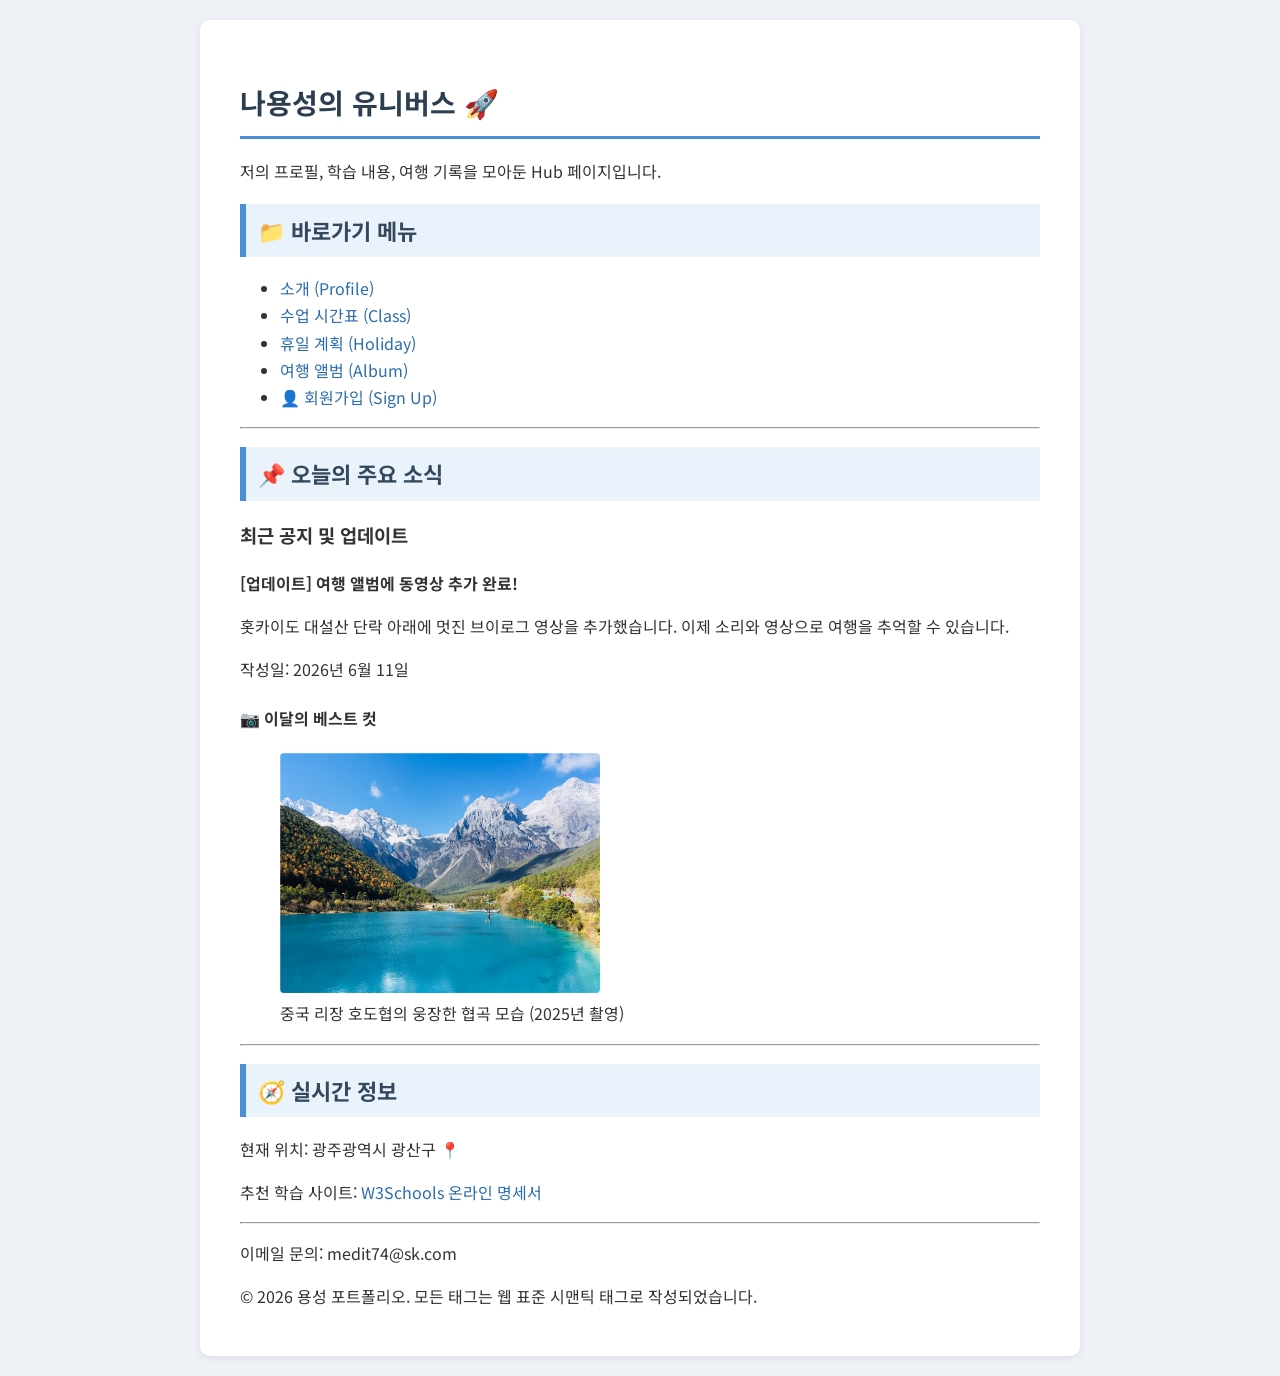
==== html/index.html @ 941e0629 "feat: '[과제] 미션2 - 박스 모델의 이해' 구현" ====
<!DOCTYPE html>
<html lang="ko">
<head>
  <meta charset="UTF-8">
  <title>강병호의 유니버스</title>
  <link rel="stylesheet" href="../css/style.css">
</head>
<body>
  <div class="container">
  <header>
    <h1>나용성의 유니버스 🚀</h1>
    <p>저의 프로필, 학습 내용, 여행 기록을 모아둔 Hub 페이지입니다.</p>
  </header>

  <nav>
    <h2>📁 바로가기 메뉴</h2>
    <ul>
      <li><a href="myProfile.html">소개 (Profile)</a></li>
      <li><a href="myClass.html">수업 시간표 (Class)</a></li>
      <li><a href="myHoliday.html">휴일 계획 (Holiday)</a></li>
      <li><a href="myTrip.html">여행 앨범 (Album)</a></li>
      <li><a href="signUp.html">👤 회원가입 (Sign Up)</a></li>
    </ul>
  </nav>
  <hr>

  <main>
    <h2>📌 오늘의 주요 소식</h2>

    <h3>최근 공지 및 업데이트</h3>
    <p><strong>[업데이트] 여행 앨범에 동영상 추가 완료!</strong></p>
    <p>홋카이도 대설산 단락 아래에 멋진 브이로그 영상을 추가했습니다. 이제 소리와 영상으로 여행을 추억할 수 있습니다.</p>
    <p>작성일: 2026년 6월 11일</p>

    <h4>📷 이달의 베스트 컷</h4>
    <figure>
      <img src="media/lijiang.jpg" alt="중국 리장 호도협">
      <figcaption>중국 리장 호도협의 웅장한 협곡 모습 (2025년 촬영)</figcaption>
    </figure>
  </main>
  <hr>

  <aside>
    <h2>🧭 실시간 정보</h2>
    <p>현재 위치: 광주광역시 광산구 📍</p>
    <p>추천 학습 사이트: <a href="https://www.w3schools.com">W3Schools 온라인 명세서</a></p>
  </aside>
  <hr>

  <footer>
    <p>이메일 문의: medit74@sk.com</p>
    <p>© 2026 용성 포트폴리오. 모든 태그는 웹 표준 시맨틱 태그로 작성되었습니다.</p>
  </footer>
  </div>
</body>
</html>
---- css/style.css ----
/* 5. CSS 기초 - 미션1: 전체 테마 및 텍스트 Styling */

/* 2) 구글 폰트 불러오기 */
@import url('https://fonts.googleapis.com/css2?family=Noto+Sans+KR:wght@400;700&display=swap');

/* 3) 전체 글꼴 / 줄간격 / 색 / 배경색 */
body {
  font-family: 'Noto Sans KR', sans-serif;
  line-height: 1.7;
  color: #333333;
  background-color: #eef1f6;
  margin: 0;
  padding: 20px;
}

/* 미션2-1) 전체 콘텐츠를 가운데 정렬하는 컨테이너 */
.container {
  max-width: 800px;
  margin: 0 auto;
  background-color: #ffffff;
  padding: 30px 40px;
  border-radius: 10px;
  box-shadow: 0 2px 8px rgba(0, 0, 0, 0.08);
}

/* 4) 제목 강조 */
h1 {
  color: #2c3e50;
  font-size: 28px;
  padding: 10px 0;
  border-bottom: 3px solid #4a90d9;
}

h2 {
  color: #34495e;
  font-size: 22px;
  padding: 8px 12px;
  background-color: #eaf2fb;
  border-left: 6px solid #4a90d9;
}

/* 5) 링크 스타일 */
a {
  color: #2b6cb0;
  text-decoration: none;
}

a:hover {
  text-decoration: underline;
}

/* 미션2-2) myTrip - 여행 리뷰 카드 (박스 모델: 배경/테두리/패딩/마진) */
.trip-card {
  background-color: #fafbfc;
  border: 1px solid #e0e0e0;
  border-radius: 8px;
  padding: 15px;
  margin: 0 0 20px 0;
  box-shadow: 0 1px 4px rgba(0, 0, 0, 0.06);
}

/* 이미지 / 영상 크기 (HTML width 속성 대체) */
img {
  max-width: 320px;
  height: auto;
  border-radius: 4px;
}

video {
  max-width: 320px;
}

.trip-card figcaption {
  margin-top: 8px;
  font-weight: 700;
  color: #555555;
}

/* 미션2-3) myClass - 깔끔한 테이블 */
table {
  border-collapse: collapse;
  width: 100%;
}

th, td {
  border: 1px solid #cccccc;
  padding: 10px;
  text-align: center;
}

th {
  background-color: #eaf2fb;
  color: #2c3e50;
}

tbody tr:hover {
  background-color: #f5f9ff;
}
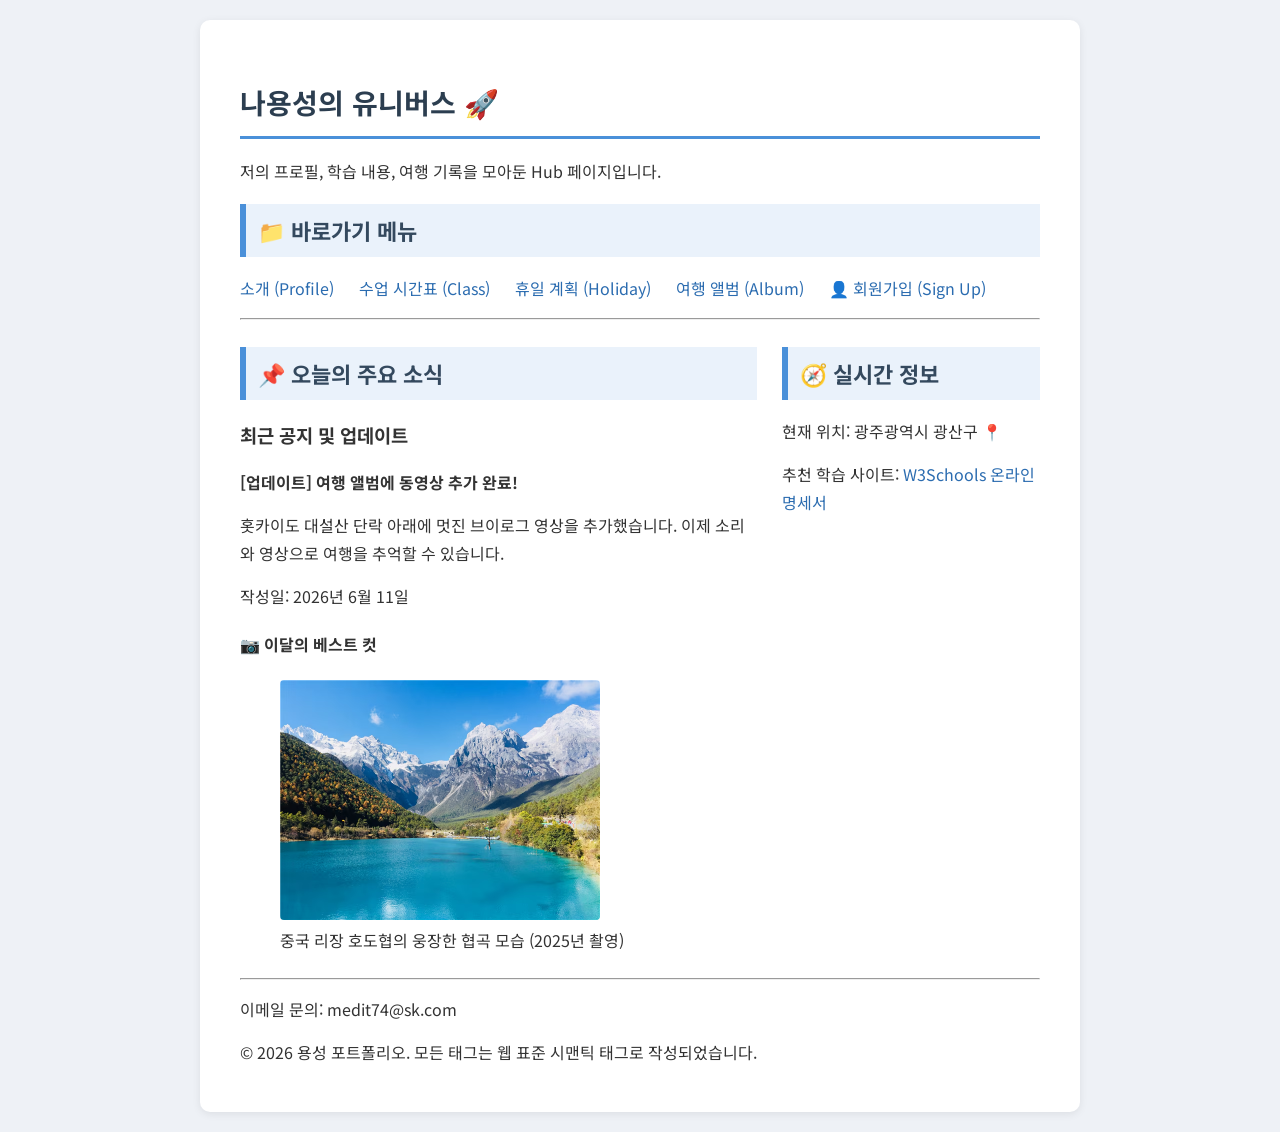
==== commit bfdb1dad: "feat: '[실습] 미션4 - Flex와 Grid로 레이아웃 잡기' 구현" ====
--- a/html/index.html
+++ b/html/index.html
@@ -24,6 +24,7 @@
   </nav>
   <hr>
 
+  <div class="content-wrapper">
   <main>
     <h2>📌 오늘의 주요 소식</h2>
 
@@ -38,13 +39,13 @@
       <figcaption>중국 리장 호도협의 웅장한 협곡 모습 (2025년 촬영)</figcaption>
     </figure>
   </main>
-  <hr>
 
   <aside>
     <h2>🧭 실시간 정보</h2>
     <p>현재 위치: 광주광역시 광산구 📍</p>
     <p>추천 학습 사이트: <a href="https://www.w3schools.com">W3Schools 온라인 명세서</a></p>
   </aside>
+  </div>
   <hr>
 
   <footer>
--- a/css/style.css
+++ b/css/style.css
@@ -96,3 +96,125 @@
 tbody tr:hover {
   background-color: #f5f9ff;
 }
+
+/* 미션4) Flex와 Grid 레이아웃 */
+
+/* 4-1a) index - 바로가기 메뉴 가로 배치 (Flexbox) */
+nav ul {
+  display: flex;
+  flex-wrap: wrap;
+  gap: 25px;
+  list-style: none;
+  padding: 0;
+}
+
+/* 4-1b) index - main 과 aside 가로 2단 배치 (Flexbox) */
+.content-wrapper {
+  display: flex;
+  gap: 25px;
+  align-items: flex-start;
+}
+
+.content-wrapper main {
+  flex: 2;
+}
+
+.content-wrapper aside {
+  flex: 1;
+}
+
+/* 4-2) myTrip - 여행 카드 3열 바둑판 배치 (Grid) */
+.trip-grid {
+  display: grid;
+  grid-template-columns: repeat(3, 1fr);
+  gap: 20px;
+}
+
+.trip-grid .trip-card img {
+  width: 100%;
+}
+
+/* 미션3) 가독성 높은 회원가입 폼 */
+
+/* 3-2) fieldset 그룹 테두리 다듬기 */
+fieldset {
+  border: 1px solid #d5dce5;
+  border-radius: 8px;
+  padding: 20px;
+  margin-bottom: 25px;
+}
+
+legend {
+  font-weight: 700;
+  color: #2c3e50;
+  padding: 0 8px;
+}
+
+form label {
+  font-weight: 700;
+  color: #444444;
+}
+
+/* 3-1) 입력창 크기 키우기 */
+input[type="text"],
+input[type="password"],
+input[type="date"],
+select,
+textarea {
+  width: 100%;
+  padding: 10px;
+  margin-top: 5px;
+  border: 1px solid #c5ced8;
+  border-radius: 5px;
+  font-size: 15px;
+  font-family: inherit;
+  box-sizing: border-box;
+}
+
+textarea {
+  resize: vertical;
+}
+
+/* 이메일 줄: 입력창 + @ + 도메인 select 를 한 줄에 나란히 */
+#email {
+  width: 200px;
+}
+
+select[name="emailDomain"] {
+  width: auto;
+}
+
+/* 라디오/체크박스는 너비 100%에서 제외 (원래 크기 유지) */
+input[type="radio"],
+input[type="checkbox"] {
+  width: auto;
+  margin-right: 4px;
+}
+
+/* 3-3) 버튼 꾸미기 */
+input[type="submit"],
+input[type="reset"] {
+  padding: 12px 24px;
+  font-size: 15px;
+  font-weight: 700;
+  color: #ffffff;
+  border: none;
+  border-radius: 6px;
+  cursor: pointer;
+}
+
+input[type="submit"] {
+  background-color: #2f9e6f;
+}
+
+input[type="submit"]:hover {
+  background-color: #278a60;
+}
+
+input[type="reset"] {
+  background-color: #9aa5b1;
+}
+
+input[type="reset"]:hover {
+  background-color: #838e9a;
+}
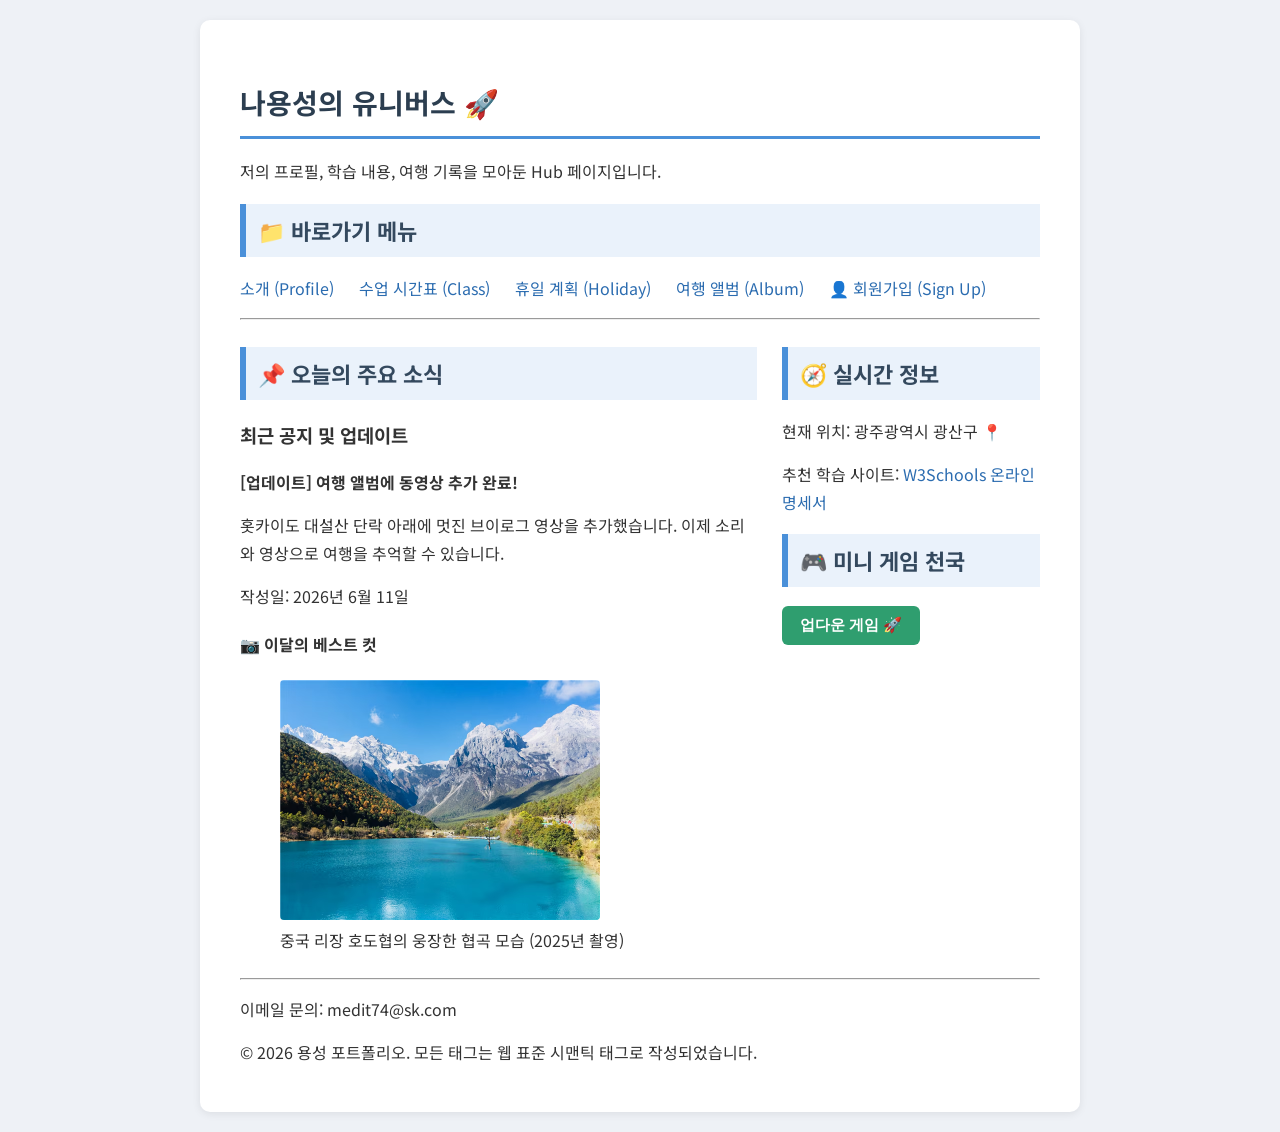
==== commit f0ef0a61: "feat: '[과제] Up-Down 숫자 맞추기 게임' 구현" ====
--- a/html/index.html
+++ b/html/index.html
@@ -44,6 +44,11 @@
     <h2>🧭 실시간 정보</h2>
     <p>현재 위치: 광주광역시 광산구 📍</p>
     <p>추천 학습 사이트: <a href="https://www.w3schools.com">W3Schools 온라인 명세서</a></p>
+
+    <section>
+      <h2>🎮 미니 게임 천국</h2>
+      <button onclick="startUpDownGame()">업다운 게임 🚀</button>
+    </section>
   </aside>
   </div>
   <hr>
@@ -53,5 +58,7 @@
     <p>© 2026 용성 포트폴리오. 모든 태그는 웹 표준 시맨틱 태그로 작성되었습니다.</p>
   </footer>
   </div>
+
+  <script src="../script/upDown.js"></script>
 </body>
 </html>
--- a/css/style.css
+++ b/css/style.css
@@ -43,6 +43,7 @@
 a {
   color: #2b6cb0;
   text-decoration: none;
+  transition: color 0.25s ease, background-color 0.25s ease;
 }
 
 a:hover {
@@ -57,6 +58,13 @@
   padding: 15px;
   margin: 0 0 20px 0;
   box-shadow: 0 1px 4px rgba(0, 0, 0, 0.06);
+  transition: transform 0.25s ease, box-shadow 0.25s ease;
+}
+
+/* 미션6-2) 카드에 마우스 올리면 살짝 떠오르고 그림자 진해짐 */
+.trip-card:hover {
+  transform: translateY(-6px);
+  box-shadow: 0 8px 20px rgba(0, 0, 0, 0.15);
 }
 
 /* 이미지 / 영상 크기 (HTML width 속성 대체) */
@@ -201,6 +209,7 @@
   border: none;
   border-radius: 6px;
   cursor: pointer;
+  transition: background-color 0.25s ease;
 }
 
 input[type="submit"] {
@@ -218,3 +227,55 @@
 input[type="reset"]:hover {
   background-color: #838e9a;
 }
+
+/* 미션6-3) 페이지 로드 시 헤더 타이틀 페이드인 등장 애니메이션 */
+@keyframes fadeInDown {
+  from {
+    opacity: 0;
+    transform: translateY(-20px);
+  }
+  to {
+    opacity: 1;
+    transform: translateY(0);
+  }
+}
+
+header h1 {
+  animation: fadeInDown 1s ease-out;
+}
+
+/* 업다운 게임 시작 버튼 */
+aside section button {
+  padding: 10px 18px;
+  font-size: 15px;
+  font-weight: 700;
+  color: #ffffff;
+  background-color: #2f9e6f;
+  border: none;
+  border-radius: 6px;
+  cursor: pointer;
+  transition: background-color 0.25s ease;
+}
+
+aside section button:hover {
+  background-color: #278a60;
+}
+
+/* 미션5) 반응형 웹 디자인 - 화면 폭 786px 이하(스마트폰) 대응 */
+@media (max-width: 786px) {
+  /* 5-1a) 본문|사이드바 2단 → 세로 1열 */
+  .content-wrapper {
+    flex-direction: column;
+  }
+
+  /* 5-1b) 바로가기 메뉴 가로 → 세로 1열 정렬 */
+  nav ul {
+    flex-direction: column;
+    gap: 12px;
+  }
+
+  /* 5-2) myTrip - 여행 카드 3열 → 1열 */
+  .trip-grid {
+    grid-template-columns: 1fr;
+  }
+}
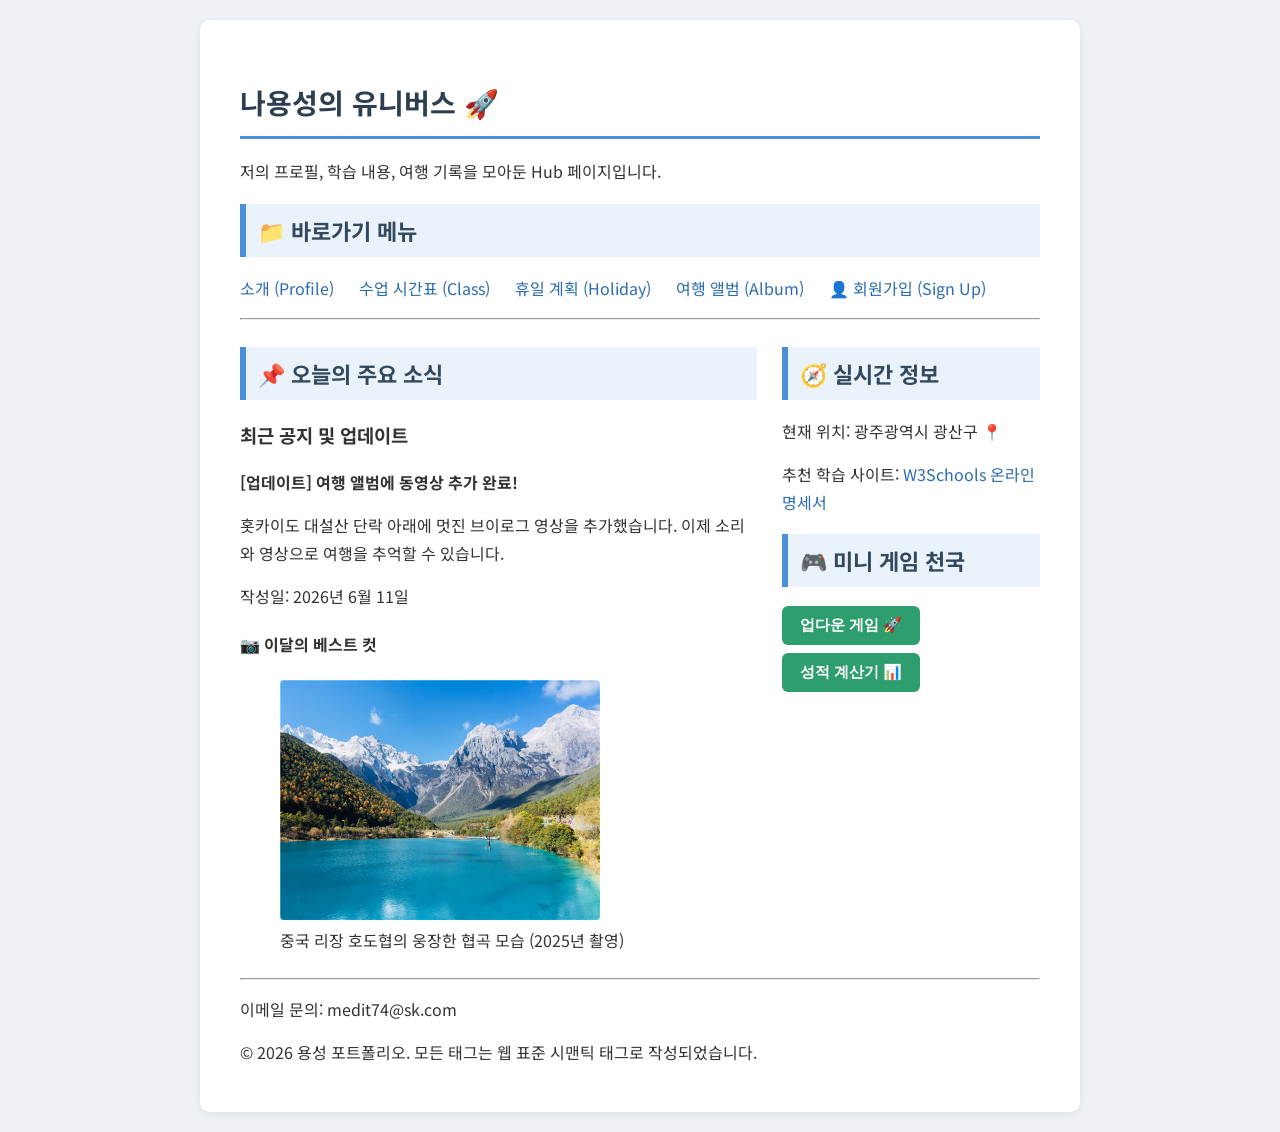
==== commit 1636a3be: "feat: '[과제] 성적 계산기' 구현" ====
--- a/html/index.html
+++ b/html/index.html
@@ -2,7 +2,7 @@
 <html lang="ko">
 <head>
   <meta charset="UTF-8">
-  <title>강병호의 유니버스</title>
+  <title>나용성의 유니버스</title>
   <link rel="stylesheet" href="../css/style.css">
 </head>
 <body>
@@ -48,6 +48,7 @@
     <section>
       <h2>🎮 미니 게임 천국</h2>
       <button onclick="startUpDownGame()">업다운 게임 🚀</button>
+      <button onclick="calculateGrade()">성적 계산기 📊</button>
     </section>
   </aside>
   </div>
@@ -60,5 +61,6 @@
   </div>
 
   <script src="../script/upDown.js"></script>
+  <script src="../script/grade.js"></script>
 </body>
 </html>
--- a/css/style.css
+++ b/css/style.css
@@ -246,6 +246,8 @@
 
 /* 업다운 게임 시작 버튼 */
 aside section button {
+  display: block;
+  margin-top: 8px;
   padding: 10px 18px;
   font-size: 15px;
   font-weight: 700;
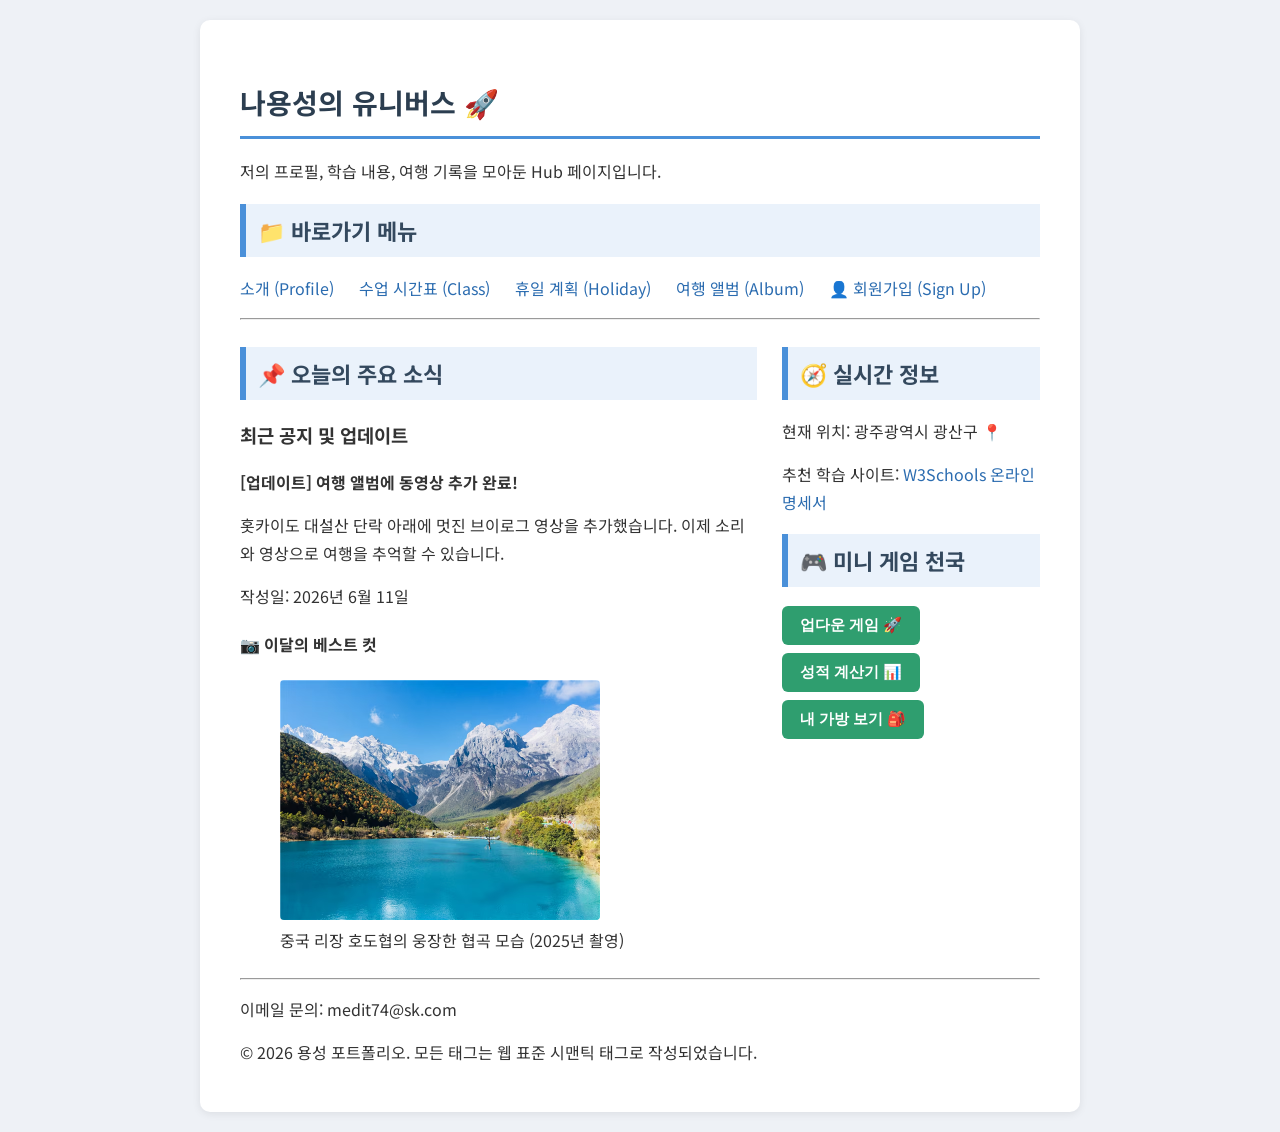
==== commit 2a18d57d: "feat: '[과제] 내 가방 보기' 구현" ====
--- a/html/index.html
+++ b/html/index.html
@@ -49,6 +49,7 @@
       <h2>🎮 미니 게임 천국</h2>
       <button onclick="startUpDownGame()">업다운 게임 🚀</button>
       <button onclick="calculateGrade()">성적 계산기 📊</button>
+      <button onclick="showMyBag()">내 가방 보기 🎒</button>
     </section>
   </aside>
   </div>
@@ -62,5 +63,6 @@
 
   <script src="../script/upDown.js"></script>
   <script src="../script/grade.js"></script>
+  <script src="../script/bag.js"></script>
 </body>
 </html>
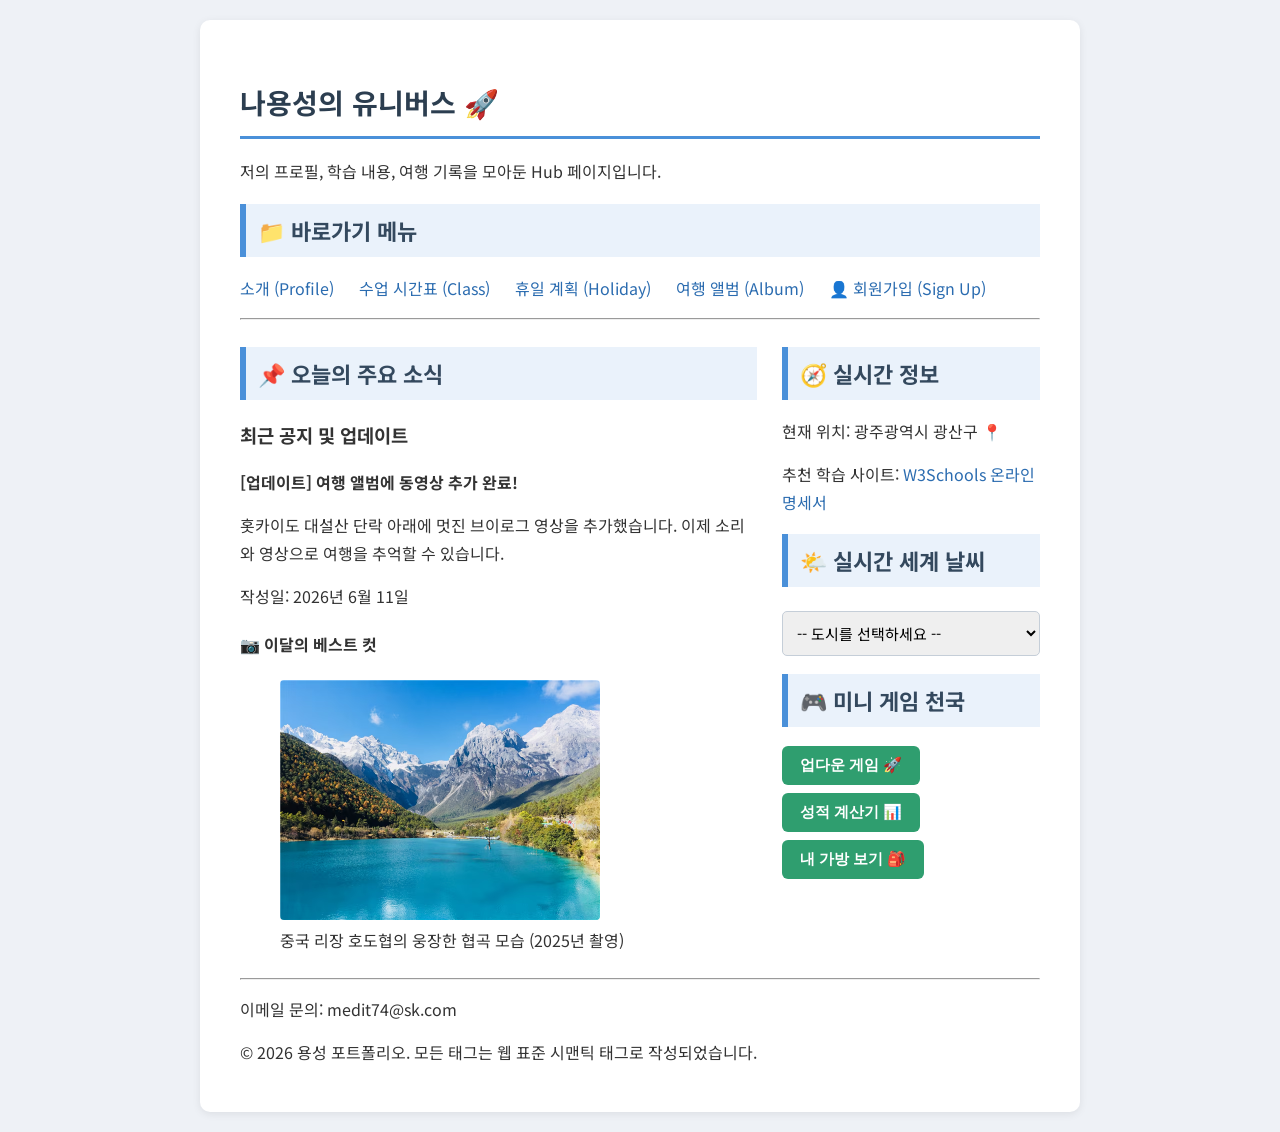
==== commit b7182902: "feat: '[과제] 실시간 날씨 - DOM/이벤트' 구현" ====
--- a/html/index.html
+++ b/html/index.html
@@ -46,6 +46,18 @@
     <p>추천 학습 사이트: <a href="https://www.w3schools.com">W3Schools 온라인 명세서</a></p>
 
     <section>
+      <h2>🌤️ 실시간 세계 날씨</h2>
+      <select id="city-select">
+        <option value="">-- 도시를 선택하세요 --</option>
+        <option value="paris">프랑스 파리 FR</option>
+        <option value="seoul">대한민국 서울 KR</option>
+        <option value="tokyo">일본 도쿄 JP</option>
+        <option value="newyork">미국 뉴욕 US</option>
+      </select>
+      <div id="weather-box"></div>
+    </section>
+
+    <section>
       <h2>🎮 미니 게임 천국</h2>
       <button onclick="startUpDownGame()">업다운 게임 🚀</button>
       <button onclick="calculateGrade()">성적 계산기 📊</button>
@@ -64,5 +76,6 @@
   <script src="../script/upDown.js"></script>
   <script src="../script/grade.js"></script>
   <script src="../script/bag.js"></script>
+  <script src="../script/weather.js"></script>
 </body>
 </html>
--- a/css/style.css
+++ b/css/style.css
@@ -244,6 +244,19 @@
   animation: fadeInDown 1s ease-out;
 }
 
+/* 실시간 날씨 결과 박스 */
+#weather-box:not(:empty) {
+  margin-top: 12px;
+  padding: 10px 14px;
+  border: 1px dashed #9aa5b1;
+  border-radius: 8px;
+}
+
+#weather-box h3 {
+  margin: 0 0 6px 0;
+  font-size: 16px;
+}
+
 /* 업다운 게임 시작 버튼 */
 aside section button {
   display: block;
